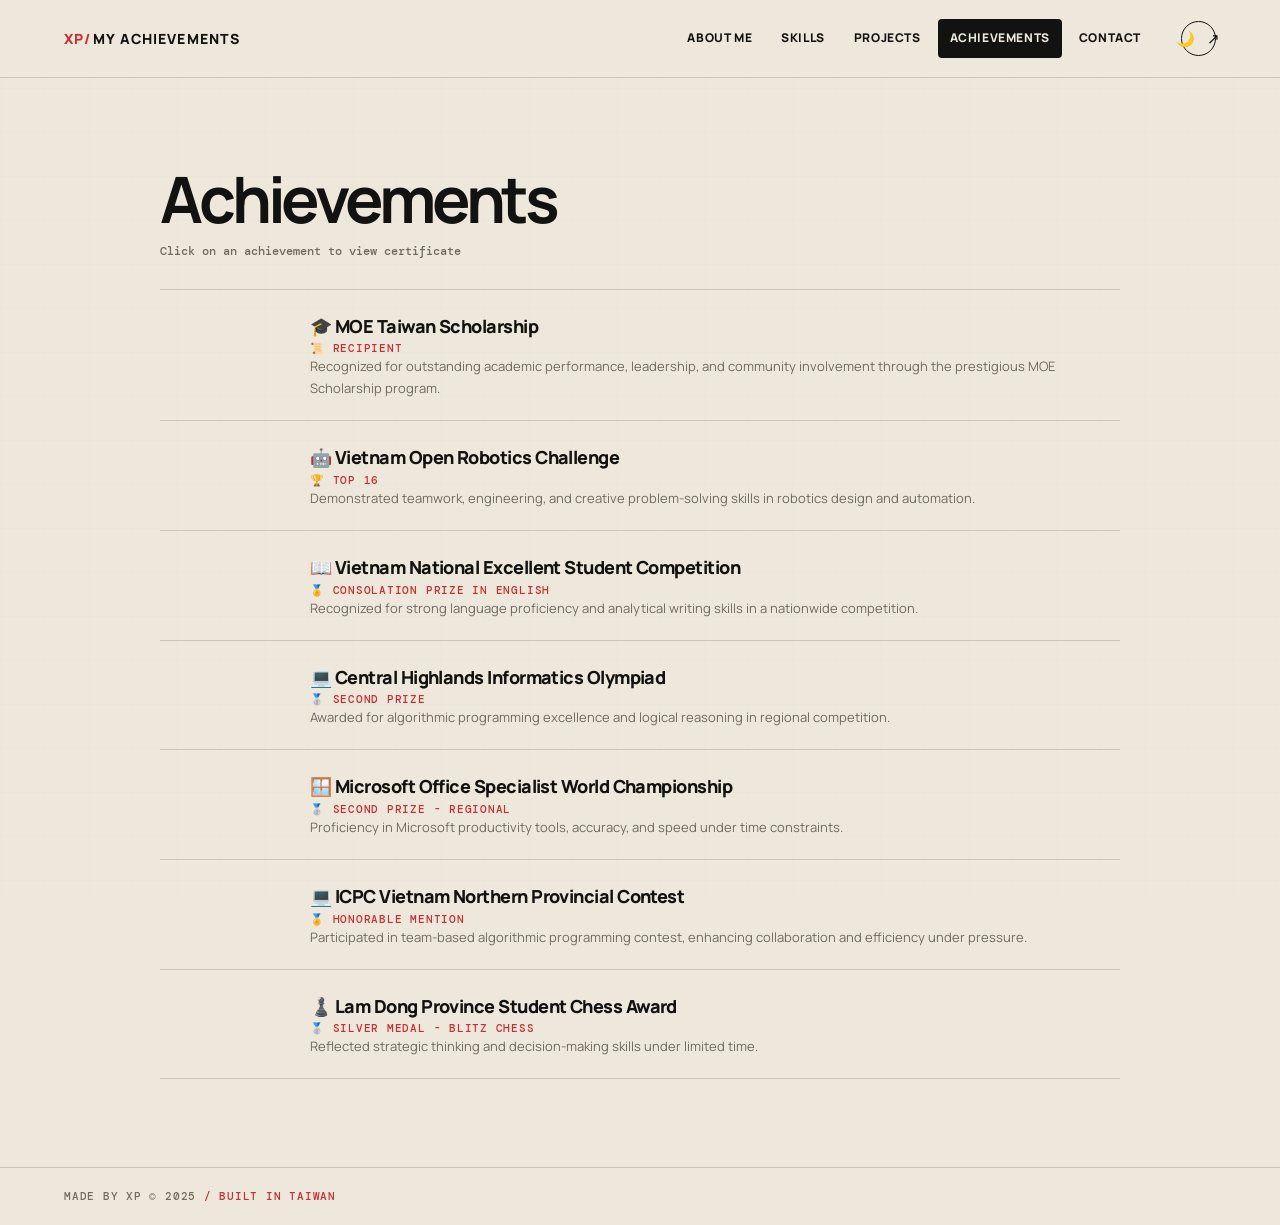
==== achievements.html @ f002b9b6 "Initial commit" ====
<!DOCTYPE html>
<html lang="en">
  <head>
    <meta charset="UTF-8" />
    <meta name="viewport" content="width=device-width, initial-scale=1.0" />
    <title>XP's Portfolio - Achievements</title>
    <link rel="stylesheet" href="css/style.css" />
  </head>
  <body>
    <header>
      <h1>My Achievements</h1>
      <nav>
        <ul>
          <li><a href="index.html">About Me</a></li>
          <li><a href="skills.html">Skills</a></li>
          <li><a href="projects.html">Projects</a></li>
          <li><a href="achievements.html" class="active">Achievements</a></li>
          <li><a href="contact.html">Contact</a></li>
        </ul>
      </nav>
      <button id="toggle-theme" class="btn">🌙</button>
    </header>

    <section id="achievements">
  <h2>Achievements</h2>
  <div class="achievement-note">Click on an achievement to view certificate</div>

  <div class="achievements-container">
    <div class="achievement-card" data-certificate="images/moe-cert.jpg">
      <div class="achievement-prize">🎓 MOE Taiwan Scholarship</div>
      <div class="achievement-title">📜 Recipient</div>
      <div class="achievement-info">
        Recognized for outstanding academic performance, leadership, and community involvement through the prestigious MOE Scholarship program.
      </div>
    </div>

    <div class="achievement-card" data-certificate="images/robotics-cert.jpg">
      <div class="achievement-prize">🤖 Vietnam Open Robotics Challenge</div>
      <div class="achievement-title">🏆 Top 16</div>
      <div class="achievement-info">
        Demonstrated teamwork, engineering, and creative problem-solving skills in robotics design and automation.
      </div>
    </div>

    <div class="achievement-card" data-certificate="images/english-cert.jpg">
      <div class="achievement-prize">📖 Vietnam National Excellent Student Competition</div>
      <div class="achievement-title">🏅 Consolation Prize in English</div>
      <div class="achievement-info">
        Recognized for strong language proficiency and analytical writing skills in a nationwide competition.
      </div>
    </div>

    <div class="achievement-card" data-certificate="images/informatics-cert.jpg">
      <div class="achievement-prize">💻 Central Highlands Informatics Olympiad</div>
      <div class="achievement-title">🥈 Second Prize</div>
      <div class="achievement-info">
        Awarded for algorithmic programming excellence and logical reasoning in regional competition.
      </div>
    </div>

    <div class="achievement-card" data-certificate="images/mos-cert.jpg">
      <div class="achievement-prize">🪟 Microsoft Office Specialist World Championship</div>
      <div class="achievement-title">🥈 Second Prize - Regional</div>
      <div class="achievement-info">
        Proficiency in Microsoft productivity tools, accuracy, and speed under time constraints.
      </div>
    </div>

    <div class="achievement-card" data-certificate="images/icpc-cert.jpg">
      <div class="achievement-prize">💻 ICPC Vietnam Northern Provincial Contest</div>
      <div class="achievement-title">🏅 Honorable Mention</div>
      <div class="achievement-info">
        Participated in team-based algorithmic programming contest, enhancing collaboration and efficiency under pressure.
      </div>
    </div>

    <div class="achievement-card" data-certificate="images/chess-cert.jpg">
      <div class="achievement-prize">♟️ Lam Dong Province Student Chess Award</div>
      <div class="achievement-title">🥈 Silver Medal - Blitz Chess</div>
      <div class="achievement-info">
        Reflected strategic thinking and decision-making skills under limited time.
      </div>
    </div>
  </div>
</section>

<!-- Certificate Modal -->
<div id="certificate-modal" class="modal">
  <span class="close">&times;</span>
  <img class="modal-content" id="certificate-image" alt="Certificate">
</div>


    <!-- Modal for Certificate -->
    <div id="certificate-modal" class="modal">
      <span class="close">&times;</span>
      <img class="modal-content" id="certificate-image" alt="Certificate" />
    </div>

    <!-- Certificate Modal -->
    <div id="certificate-modal" class="modal">
      <span class="close">&times;</span>
      <img class="modal-content" id="certificate-image" />
    </div>

    <footer>
      <p>Made by XP © 2025</p>
      <audio id="lofi-player" loop autoplay>
        <source src="music/lofi-loop.mp3" type="audio/mpeg" />
      </audio>
    </footer>

    <canvas id="particles"></canvas>
    <script src="js/main.js"></script>
  </body>
</html>
---- css/style.css ----
@import url("https://fonts.googleapis.com/css2?family=DM+Mono:wght@400;500&family=Manrope:wght@400;500;600;700;800&display=swap");

:root { --ink:#121210; --paper:#eee8dc; --card:#f7f3eb; --line:#cfc5b5; --muted:#6f6a61; --red:#cb2e2e; --red-dark:#9e1d1d; --white:#fffdf8; }
* { box-sizing:border-box; }
html { scroll-behavior:smooth; }
body { margin:0; min-height:100vh; background:var(--paper); color:var(--ink); font:400 15px/1.7 Manrope, sans-serif; display:flex; flex-direction:column; }
body::before { content:""; position:fixed; inset:0; pointer-events:none; opacity:.32; background-image:linear-gradient(rgba(18,18,16,.035) 1px, transparent 1px),linear-gradient(90deg,rgba(18,18,16,.035) 1px,transparent 1px); background-size:44px 44px; z-index:-1; }
header { min-height:78px; padding:0 clamp(20px,5vw,72px); display:flex; align-items:center; gap:28px; position:sticky; top:0; z-index:20; background:rgba(238,232,220,.9); border-bottom:1px solid var(--line); backdrop-filter:blur(16px); }
header h1 { margin:0; font-size:14px; line-height:1; letter-spacing:.08em; text-transform:uppercase; font-weight:800; white-space:nowrap; }
header h1::before { content:"XP/"; color:var(--red); margin-right:2px; }
nav { margin-left:auto; } nav ul { padding:0; margin:0; display:flex; align-items:center; list-style:none; gap:5px; }
nav a { color:var(--ink); text-decoration:none; display:inline-block; padding:9px 12px; font-size:12px; font-weight:800; letter-spacing:.05em; text-transform:uppercase; border-radius:4px; transition:background .2s,color .2s; }
nav a:hover,nav a.active { background:var(--ink); color:var(--paper); }
#toggle-theme { width:35px; height:35px; flex:0 0 35px; padding:0; border:1px solid var(--ink); border-radius:50%; background:transparent; color:var(--ink); font:inherit; cursor:pointer; transition:transform .2s,background .2s,color .2s; }
#toggle-theme:hover { transform:rotate(20deg); background:var(--red); border-color:var(--red); color:#fff; }
section { width:min(1160px,calc(100% - 40px)); margin:clamp(36px,7vw,88px) auto; }
h2,h3,p { margin-top:0; } h2 { font-size:clamp(34px,5vw,68px); line-height:1.04; letter-spacing:-.065em; margin-bottom:24px; } h3 { line-height:1.2; }
.btn,button { font:800 12px/1 Manrope,sans-serif; letter-spacing:.08em; text-transform:uppercase; cursor:pointer; }
.btn { display:inline-flex; align-items:center; justify-content:center; padding:14px 18px; text-decoration:none; color:var(--white); background:var(--red); border:1px solid var(--red); border-radius:3px; transition:transform .2s,background .2s,border-color .2s; }
.btn::after { content:"↗"; margin-left:10px; font-size:15px; transition:transform .2s; } .btn:hover { transform:translate(-3px,-3px); background:var(--red-dark); border-color:var(--red-dark); box-shadow:4px 4px 0 var(--ink); }.btn:hover::after { transform:translate(2px,-2px); }
footer { margin-top:auto; padding:23px clamp(20px,5vw,72px); border-top:1px solid var(--line); display:flex; justify-content:space-between; font:500 11px/1 DM Mono,monospace; text-transform:uppercase; letter-spacing:.07em; color:var(--muted); } footer p { margin:0; } footer p::after { content:" / Built in Taiwan"; color:var(--red); }
#particles { display:none; }

/* Home */
#about { min-height:calc(100vh - 78px); display:grid; align-items:center; margin-top:0; margin-bottom:0; }
.about-container { display:grid; grid-template-columns:minmax(230px,.72fr) minmax(0,1.4fr); gap:clamp(32px,7vw,105px); align-items:center; }
.about-image { position:relative; }.about-image::before { content:"01 / ABOUT"; position:absolute; top:-26px; left:0; font:500 11px DM Mono,monospace; color:var(--red); letter-spacing:.1em; }.about-image::after { content:""; position:absolute; inset:18px -18px -18px 18px; border:1px solid var(--red); z-index:-1; }
#about img,.about-image img { display:block; width:100%; max-width:330px; aspect-ratio:4/5; object-fit:cover; filter:grayscale(1) contrast(1.08); border-radius:0; border:0; transition:filter .35s,transform .35s; }.about-image:hover img { filter:grayscale(0); transform:translate(-6px,-6px); }
.about-text { max-width:700px; }.about-text::before { content:"NGUYEN XUAN PHUONG"; display:block; color:var(--red); font:500 12px DM Mono,monospace; letter-spacing:.12em; margin-bottom:14px; }.about-text p { font-size:clamp(18px,2vw,25px); line-height:1.55; letter-spacing:-.035em; }
.fun-facts { display:grid; grid-template-columns:repeat(2,1fr); gap:1px; margin-top:28px; background:var(--line); border:1px solid var(--line); }.fact { background:var(--card); padding:16px; font-size:12px; line-height:1.5; font-weight:600; transition:background .2s,color .2s; }.fact:hover { background:var(--ink); color:var(--paper); }

/* Projects */
#projects-section { max-width:1160px; }.project-card { display:grid; grid-template-columns:repeat(3,1fr); border:1px solid var(--line); }.project { min-height:330px; padding:28px; background:var(--card); border-right:1px solid var(--line); display:flex; flex-direction:column; transition:background .25s,transform .25s; }.project:last-child { border-right:0; }.project:hover { background:var(--white); transform:translateY(-8px); }.project::before { content:"SELECTED WORK"; color:var(--red); font:500 10px DM Mono,monospace; letter-spacing:.12em; }.project h3 { font-size:26px; letter-spacing:-.05em; margin:26px 0 14px; }.project p { color:var(--muted); font-size:14px; }.project .btn { margin-top:auto; align-self:flex-start; }

/* Skills */
.skills-container { display:grid; grid-template-columns:1.05fr .95fr; gap:20px; }.skills-card { padding:clamp(25px,4vw,46px); border:1px solid var(--line); background:var(--card); }.skills-card h2 { font-size:38px; }.skill { margin:0 0 20px; }.skill span { display:flex; justify-content:space-between; font-weight:700; font-size:13px; }.skill span::after { content:"●"; color:var(--red); font-size:9px; }.skill-bar { height:6px; margin-top:8px; background:var(--red); position:relative; transform-origin:left; animation:grow .9s both; }.skill-bar::after { content:""; position:absolute; right:-1px; top:-4px; width:12px; height:12px; border:2px solid var(--red); background:var(--card); border-radius:50%; } @keyframes grow { from { transform:scaleX(0); } }
.certification-list { display:grid; gap:10px; }.cert-item { padding:17px; border-left:3px solid var(--red); background:var(--white); }.cert-title,.cert-detail { display:block; }.cert-title { font-weight:800; }.cert-detail { color:var(--red); font:500 12px DM Mono,monospace; }.cert-sub { display:flex; flex-wrap:wrap; gap:7px; margin-top:9px; }.cert-tag { padding:3px 7px; border:1px solid var(--line); color:var(--muted); font-size:11px; }

/* Achievements */
#achievements { max-width:960px; }.achievement-note { margin-top:-14px; margin-bottom:30px; color:var(--muted); font:500 12px DM Mono,monospace; }.achievements-container { border-top:1px solid var(--line); }.achievement-card { position:relative; padding:21px 24px 21px 150px; border-bottom:1px solid var(--line); cursor:pointer; transition:background .2s,padding-left .2s; }.achievement-card::before { content:"VIEW ↗"; position:absolute; left:0; top:24px; color:var(--red); font:500 11px DM Mono,monospace; opacity:0; transition:opacity .2s; }.achievement-card:hover { background:var(--card); padding-left:150px; }.achievement-card:hover::before { opacity:1; }.achievement-prize { font-weight:800; font-size:18px; letter-spacing:-.03em; }.achievement-title { color:var(--red); font:500 11px DM Mono,monospace; text-transform:uppercase; letter-spacing:.07em; }.achievement-info { color:var(--muted); font-size:13px; }
.modal { position:fixed; inset:0; z-index:50; padding:40px; background:rgba(18,18,16,.88); display:none; align-items:center; justify-content:center; }.modal-content { max-width:min(100%,1000px); max-height:88vh; object-fit:contain; background:#fff; }.modal .close { position:absolute; top:18px; right:26px; color:#fff; font-size:34px; line-height:1; cursor:pointer; }

/* Contact */
#contact { max-width:1040px; }.contact-intro { max-width:570px; font-size:18px; color:var(--muted); }.contact-cards { display:grid; grid-template-columns:repeat(2,1fr); border:1px solid var(--line); }.contact-card { min-height:130px; padding:25px; display:flex; gap:18px; align-items:center; border-right:1px solid var(--line); border-bottom:1px solid var(--line); color:var(--ink); text-decoration:none; background:var(--card); transition:background .2s,color .2s; }.contact-card:nth-child(even) { border-right:0; }.contact-card:hover { background:var(--ink); color:var(--paper); }.contact-card i { color:var(--red); font-size:24px; width:28px; text-align:center; }.contact-info h3,.contact-info p { margin:0; }.contact-info h3 { font-size:14px; }.contact-info p { color:var(--muted); font-size:12px; }.contact-card:hover .contact-info p { color:#d2cabb; }.copy-btn { border:0; background:none; margin-left:auto; color:var(--red); font-size:16px; padding:8px; }

/* Project detail */
.project-container { max-width:900px; }.project-container h2 { max-width:760px; }.project-container > p { padding:20px 0 25px; border-bottom:1px solid var(--line); font-size:17px; color:#413e38; }.project-images { display:grid; grid-template-columns:1fr 1fr; gap:18px; margin-top:30px; }.project-images img,.project-container video,.iframe-wrapper iframe { width:100%; border:1px solid var(--line); border-radius:0; box-shadow:none; }.project-images img { aspect-ratio:4/3; object-fit:cover; cursor:zoom-in; transition:transform .25s; }.project-images img:last-child { aspect-ratio:auto; }.project-images img:hover { transform:scale(1.02); }.iframe-wrapper { aspect-ratio:16/9; margin-top:28px; }.iframe-wrapper iframe { height:100%; }
body.dark-mode { --ink:#f3eee4; --paper:#171716; --card:#22211e; --white:#2b2925; --line:#4e4a43; --muted:#b8b1a4; --red:#eb4945; --red-dark:#d53733; } body.dark-mode .about-image img { filter:grayscale(1) contrast(1.1) brightness(.9); } body.dark-mode .skill-bar::after { background:var(--card); }
@media (max-width:850px) { header { flex-wrap:wrap; gap:12px; padding-top:17px; padding-bottom:17px; } nav { order:3; width:100%; margin:0; overflow:auto; } nav ul { width:max-content; } #toggle-theme { margin-left:auto; } .about-container,.skills-container { grid-template-columns:1fr; }.about-image { max-width:280px; }.project-card { grid-template-columns:1fr; }.project { min-height:230px; border-right:0; border-bottom:1px solid var(--line); }.project:last-child { border-bottom:0; }.contact-cards { grid-template-columns:1fr; }.contact-card,.contact-card:nth-child(even) { border-right:0; }.achievement-card { padding-left:0; }.achievement-card:hover { padding-left:0; }.achievement-card::before { display:none; } }
@media (max-width:520px) { section { width:calc(100% - 28px); }.fun-facts,.project-images { grid-template-columns:1fr; } h2 { font-size:38px; } .about-text p { font-size:18px; } footer { font-size:9px; } }
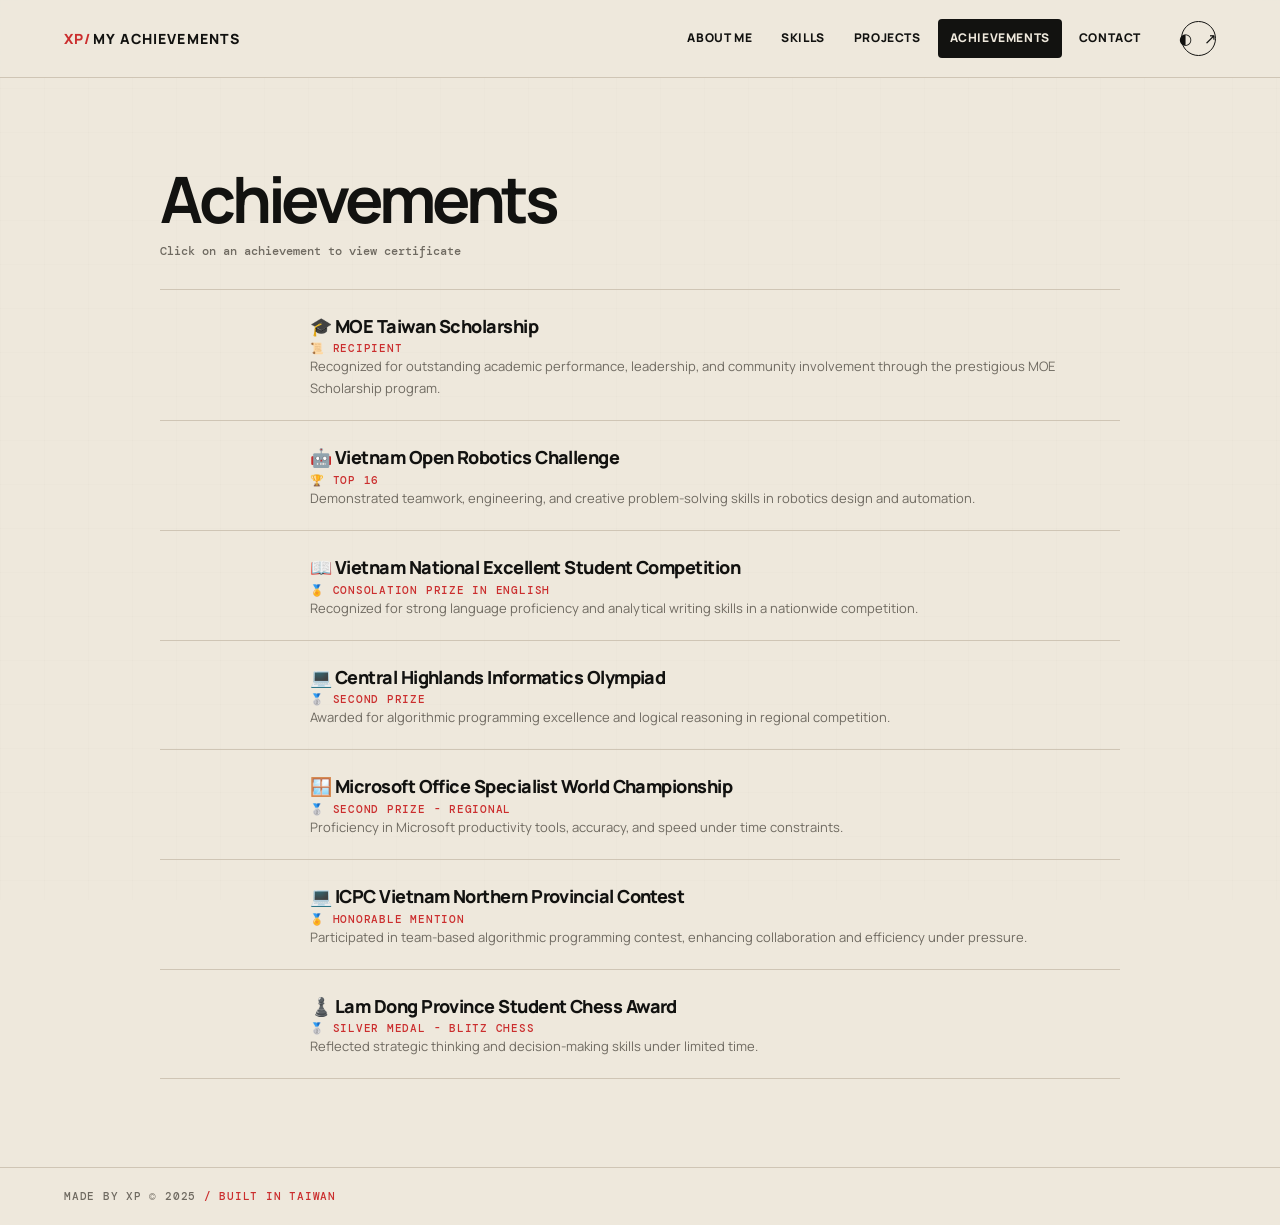
==== commit d488db45: "Changed theme color" ====
--- a/achievements.html
+++ b/achievements.html
@@ -84,19 +84,6 @@
   </div>
 </section>
 
-<!-- Certificate Modal -->
-<div id="certificate-modal" class="modal">
-  <span class="close">&times;</span>
-  <img class="modal-content" id="certificate-image" alt="Certificate">
-</div>
-
-
-    <!-- Modal for Certificate -->
-    <div id="certificate-modal" class="modal">
-      <span class="close">&times;</span>
-      <img class="modal-content" id="certificate-image" alt="Certificate" />
-    </div>
-
     <!-- Certificate Modal -->
     <div id="certificate-modal" class="modal">
       <span class="close">&times;</span>
@@ -105,9 +92,6 @@
 
     <footer>
       <p>Made by XP © 2025</p>
-      <audio id="lofi-player" loop autoplay>
-        <source src="music/lofi-loop.mp3" type="audio/mpeg" />
-      </audio>
     </footer>
 
     <canvas id="particles"></canvas>
--- a/css/style.css
+++ b/css/style.css
@@ -45,6 +45,7 @@
 
 /* Project detail */
 .project-container { max-width:900px; }.project-container h2 { max-width:760px; }.project-container > p { padding:20px 0 25px; border-bottom:1px solid var(--line); font-size:17px; color:#413e38; }.project-images { display:grid; grid-template-columns:1fr 1fr; gap:18px; margin-top:30px; }.project-images img,.project-container video,.iframe-wrapper iframe { width:100%; border:1px solid var(--line); border-radius:0; box-shadow:none; }.project-images img { aspect-ratio:4/3; object-fit:cover; cursor:zoom-in; transition:transform .25s; }.project-images img:last-child { aspect-ratio:auto; }.project-images img:hover { transform:scale(1.02); }.iframe-wrapper { aspect-ratio:16/9; margin-top:28px; }.iframe-wrapper iframe { height:100%; }
+.project-images img { max-width:none !important; flex:initial !important; }
 body.dark-mode { --ink:#f3eee4; --paper:#171716; --card:#22211e; --white:#2b2925; --line:#4e4a43; --muted:#b8b1a4; --red:#eb4945; --red-dark:#d53733; } body.dark-mode .about-image img { filter:grayscale(1) contrast(1.1) brightness(.9); } body.dark-mode .skill-bar::after { background:var(--card); }
 @media (max-width:850px) { header { flex-wrap:wrap; gap:12px; padding-top:17px; padding-bottom:17px; } nav { order:3; width:100%; margin:0; overflow:auto; } nav ul { width:max-content; } #toggle-theme { margin-left:auto; } .about-container,.skills-container { grid-template-columns:1fr; }.about-image { max-width:280px; }.project-card { grid-template-columns:1fr; }.project { min-height:230px; border-right:0; border-bottom:1px solid var(--line); }.project:last-child { border-bottom:0; }.contact-cards { grid-template-columns:1fr; }.contact-card,.contact-card:nth-child(even) { border-right:0; }.achievement-card { padding-left:0; }.achievement-card:hover { padding-left:0; }.achievement-card::before { display:none; } }
 @media (max-width:520px) { section { width:calc(100% - 28px); }.fun-facts,.project-images { grid-template-columns:1fr; } h2 { font-size:38px; } .about-text p { font-size:18px; } footer { font-size:9px; } }
